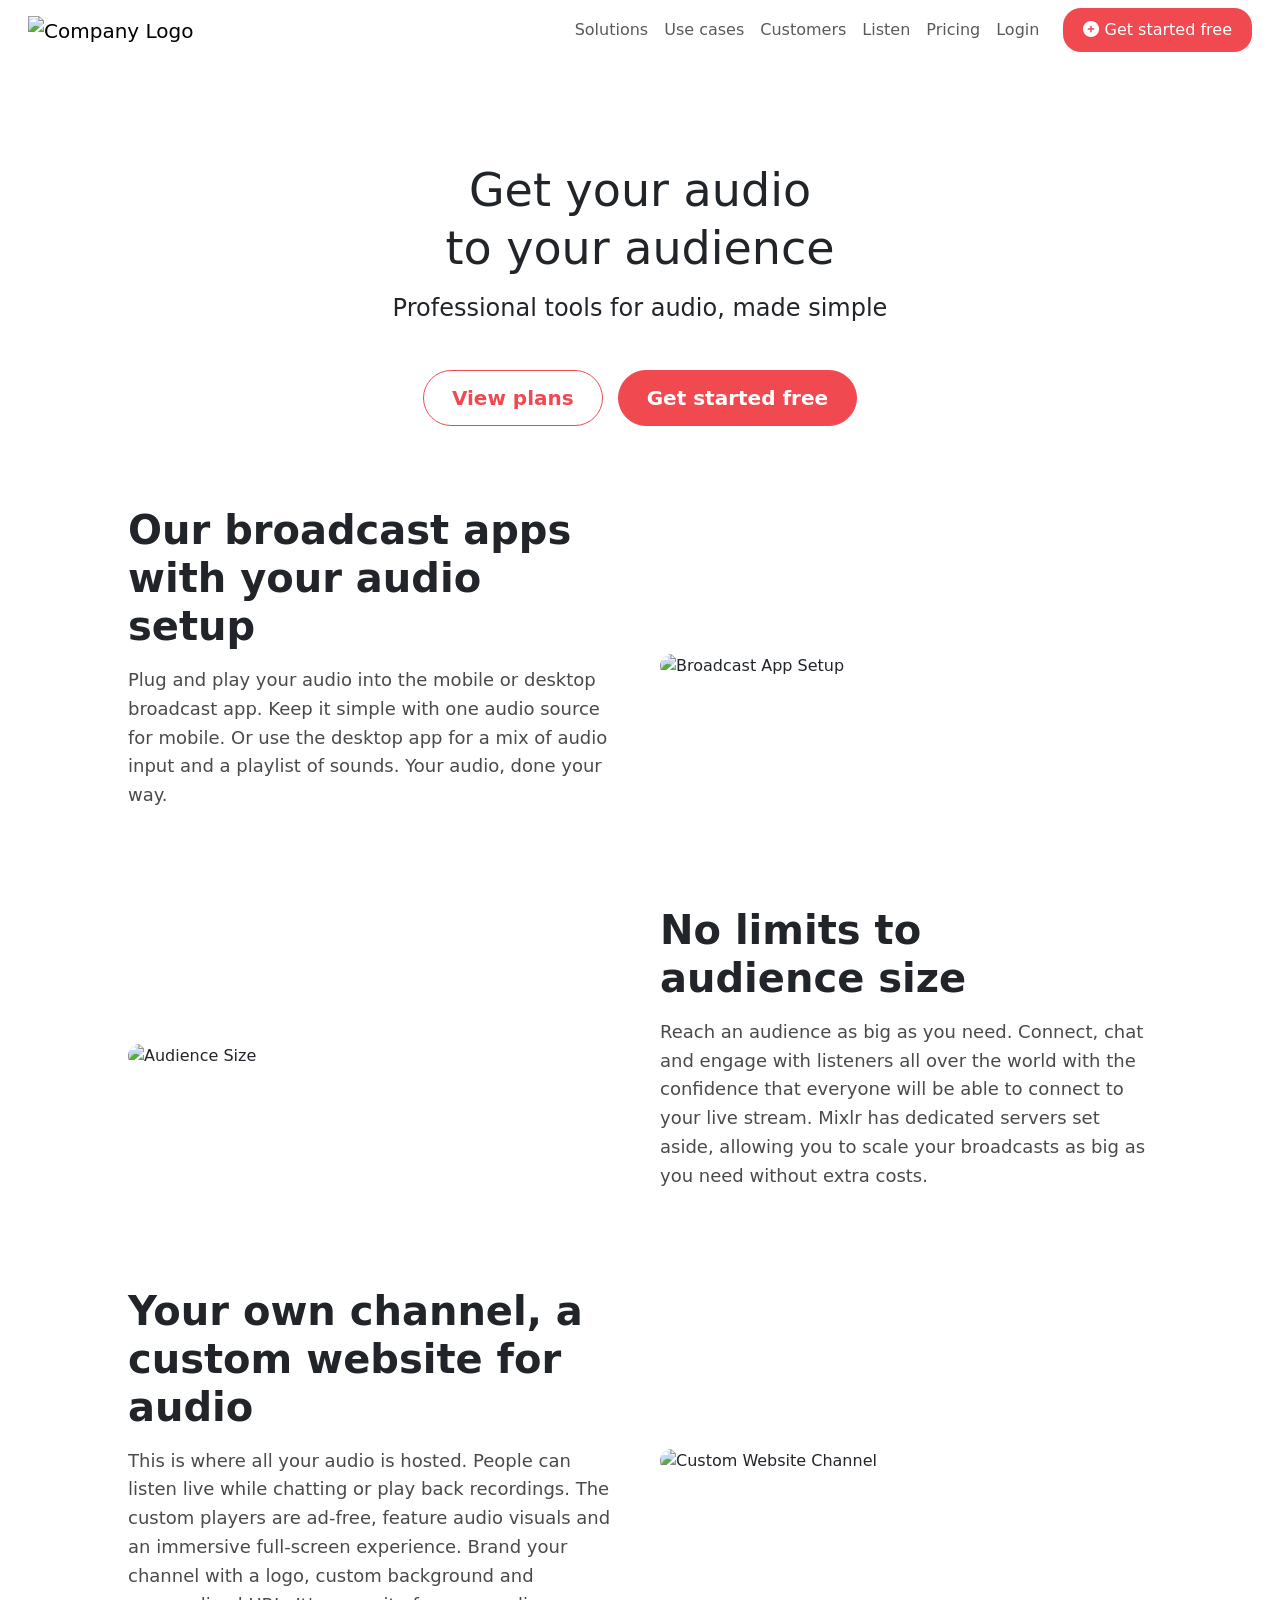
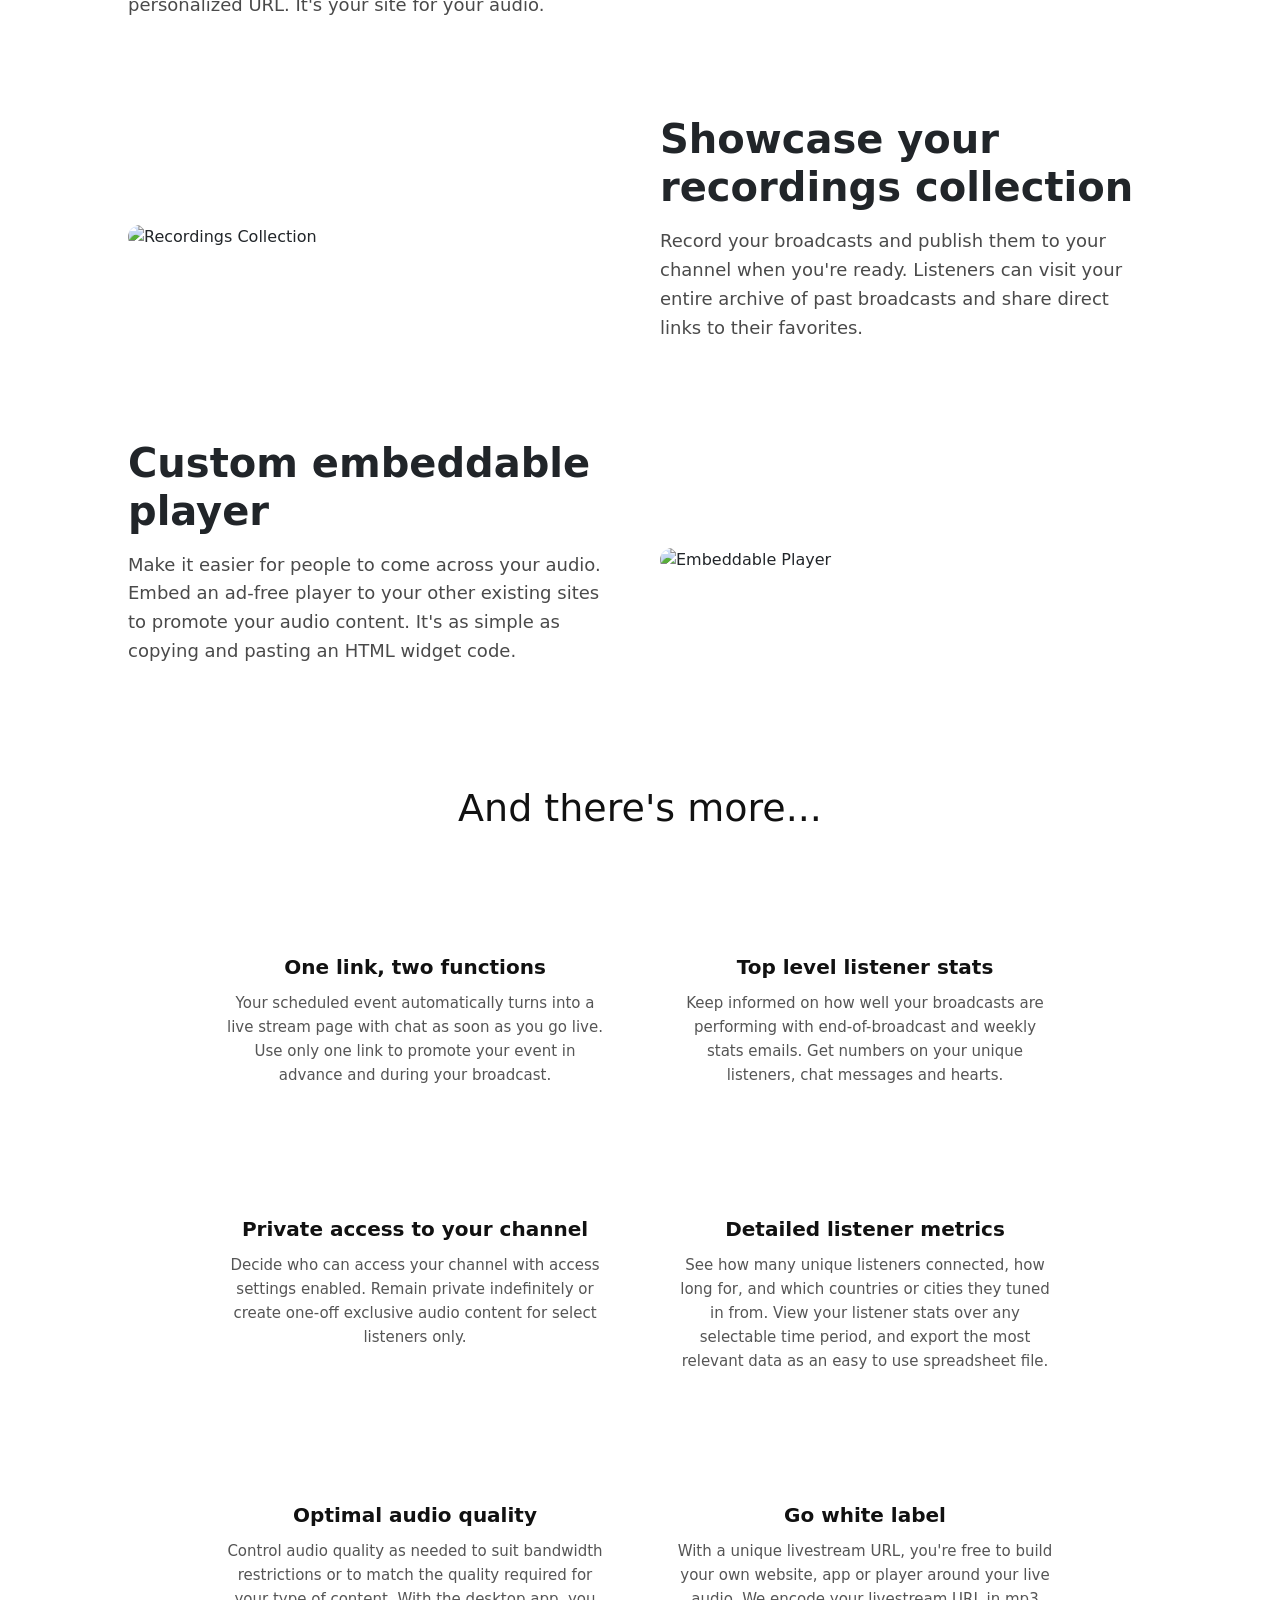
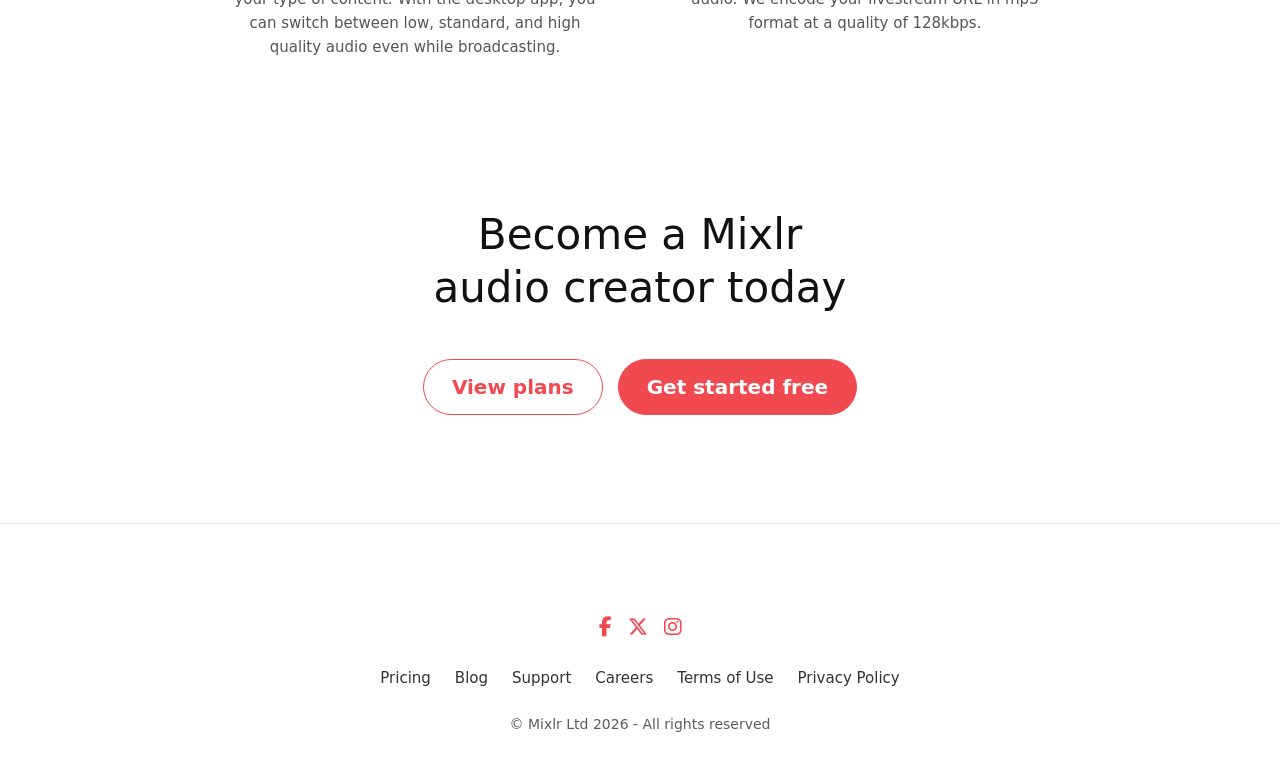
==== index.html @ f37f3b32 "second commit" ====
<!doctype html>
<html lang="en">
  <head>
    <meta charset="UTF-8" />
    <meta name="viewport" content="width=device-width, initial-scale=1.0" />
    <title>Mixlr</title>
    
    <link 
      rel="stylesheet" 
      href="https://cdnjs.cloudflare.com/ajax/libs/font-awesome/6.5.1/css/all.min.css" 
    />
    <link
      href="https://cdn.jsdelivr.net/npm/bootstrap@5.3.3/dist/css/bootstrap.min.css"
      rel="stylesheet"
    />
    <link rel="stylesheet" href="./styles.css" />
  </head>
  <body>
    <nav class="navbar bg-body fixed-top z-2 navbar-expand-lg px-3">
      <div class="container-fluid">
        <a class="navbar-brand" href="#">
          <img class="logo-img" src="./img.jpg" alt="Company Logo"/>
        </a>
        <button
          class="navbar-toggler"
          type="button"
          data-bs-toggle="collapse"
          data-bs-target="#navbarNav"
          aria-controls="navbarNav"
          aria-expanded="false"
          aria-label="Toggle navigation"
        >
          <span class="navbar-toggler-icon"></span>
        </button>
        <div class="collapse navbar-collapse" id="navbarNav">
          <ul class="navbar-nav ms-auto me-3">
            <li class="nav-item"><a class="nav-link" href="#">Solutions</a></li>
            <li class="nav-item"><a class="nav-link" href="#">Use cases</a></li>
            <li class="nav-item"><a class="nav-link" href="#">Customers</a></li>
            <li class="nav-item"><a class="nav-link" href="#">Listen</a></li>
            <li class="nav-item"><a class="nav-link" href="#">Pricing</a></li>
            <li class="nav-item"><a class="nav-link" href="#">Login</a></li>
          </ul>
        </div>
        <button class="btn btn-get-started d-none d-lg-block">
          <i class="fa-solid fa-circle-plus"></i> Get started free
        </button>
      </div>
    </nav>

    <header class="hero-section container-fluid">
      <h1 class="hero-title">
        Get your audio <br>to your audience
      </h1>
      <p class="hero-subtitle">
        Professional tools for audio, made simple
      </p>
      <div class="butt">
        <a href="#" class="btn-view">View plans</a>
        <a href="#" class="btn-primary-red">Get started free</a>
      </div>
    </header>

    <main>
      <section class="feature-container">
        <div class="texts">
          <h2>Our broadcast apps with your audio setup</h2>
          <p>
            Plug and play your audio into the mobile or desktop broadcast app. Keep it simple with one audio source for mobile. Or use the desktop app for a mix of audio input and a playlist of sounds. Your audio, done your way.
          </p>
        </div>
        <div class="img-wrapper">
          <img class="img-fluid feature-img" src="./image.jpg" alt="Broadcast App Setup" />
        </div>
      </section>

      <section class="feature-container reverse">
        <div class="texts">
          <h2>No limits to <br> audience size</h2>
          <p>
            Reach an audience as big as you need. Connect, chat and engage with
            listeners all over the world with the confidence that everyone will
            be able to connect to your live stream. Mixlr has dedicated servers
            set aside, allowing you to scale your broadcasts as big as you need
            without extra costs.
          </p>
        </div>
        <div class="img-wrapper">
          <img
            class="img-fluid feature-img"
            src="https://d23yw4k24ca21h.cloudfront.net/assets/home/list-feature-audience-352-4d2b71b7b42de5e73d72dc4369d89b0808e078ad63d32c43230b9a019d0451e2.webp"
            alt="Audience Size"
          />
        </div>
      </section>

      <section class="feature-container">
        <div class="texts">
          <h2>Your own channel, a custom website for audio</h2>
          <p>
            This is where all your audio is hosted. People can listen live while chatting or play back recordings. The custom players are ad-free, feature audio visuals and an immersive full-screen experience. Brand your channel with a logo, custom background and personalized URL. It's your site for your audio.
          </p>
        </div>
        <div class="img-wrapper">
          <img class="img-fluid feature-img" src="https://d23yw4k24ca21h.cloudfront.net/assets/home/list-feature-personalise-352-d20517bbdad9688b7e99a8f514c9788e6ec58f604ab025c8589b903c2f86b976.webp" alt="Custom Website Channel" />
        </div>
      </section>

      <section class="feature-container reverse">
        <div class="texts">
          <h2>Showcase your recordings collection</h2>
          <p>
            Record your broadcasts and publish them to your channel when you're ready. Listeners can visit your entire archive of past broadcasts and share direct links to their favorites.
          </p>
        </div>
        <div class="img-wrapper">
          <img
            class="img-fluid feature-img"
            src="https://d23yw4k24ca21h.cloudfront.net/assets/home/list-feature-recordings-704-862b171b4c222768d374f1efed0d7c370ca17c3498ccca924651f6c047f9074a.png"
            alt="Recordings Collection"
          />
        </div>
      </section>

      <section class="feature-container">
        <div class="texts">
          <h2>Custom embeddable player</h2>
          <p>
            Make it easier for people to come across your audio. Embed an ad-free player to your other existing sites to promote your audio content. It's as simple as copying and pasting an HTML widget code.
          </p>
        </div>
        <div class="img-wrapper">
          <img class="img-fluid feature-img" src="https://d23yw4k24ca21h.cloudfront.net/assets/home/list-feature-embeddable-704-d586f5641dec19be526577f1d799a05b77d23428f90489afc9a5a7b147861b28.png" alt="Embeddable Player" />
        </div>
      </section>
    </main>
    <section class="more-features-section container text-center my-5 py-4">
  <h2 class="section-title mb-5">And there's more...</h2>
  
  <div class="row g-4 justify-content-center">
    <div class="col-12 col-md-6 col-lg-6 feature-box">
      <div class="icon-wrapper mb-3">
        <img src="https://d23yw4k24ca21h.cloudfront.net/assets/home/feature-scheduling-ee07b25478bdeed93fd6c1f396073e0fc00a181bb33b4146a57822a09bb63f1d.svg" alt="">
      </div>
      <h3>One link, two functions</h3>
      <p>
        Your scheduled event automatically turns into a live stream page with chat as soon as you go live. Use only one link to promote your event in advance and during your broadcast.
      </p>
    </div>

    <div class="col-12 col-md-6 col-lg-6 feature-box">
      <div class="icon-wrapper mb-3">
        <img src="https://d23yw4k24ca21h.cloudfront.net/assets/home/feature-stats-c6266785ea6387013492c0187b31f4ebf449ca103bec659eab584cb672c41851.svg" alt="">
      </div>
      <h3>Top level listener stats</h3>
      <p>
        Keep informed on how well your broadcasts are performing with end-of-broadcast and weekly stats emails. Get numbers on your unique listeners, chat messages and hearts.
      </p>
    </div>

    <div class="col-12 col-md-6 col-lg-6 feature-box">
      <div class="icon-wrapper mb-3">
        <img src="https://d23yw4k24ca21h.cloudfront.net/assets/home/feature-privacy-6f19d6d6ebb0e5ea7cb043db5826b29e8796250b79e5f469863cb278b108947d.svg" alt="">
      </div>
      <h3>Private access to your channel</h3>
      <p>
        Decide who can access your channel with access settings enabled. Remain private indefinitely or create one-off exclusive audio content for select listeners only.
      </p>
    </div>

    <div class="col-12 col-md-6 col-lg-6 feature-box">
      <div class="icon-wrapper mb-3">
        <img src="https://d23yw4k24ca21h.cloudfront.net/assets/home/feature-listener-metrics-70658753346ea21e8ae036f6a3ab4107b0644c9e15141eb086fe643eb7b3524c.svg" alt="">
      </div>
      <h3>Detailed listener metrics</h3>
      <p>
        See how many unique listeners connected, how long for, and which countries or cities they tuned in from. View your listener stats over any selectable time period, and export the most relevant data as an easy to use spreadsheet file.
      </p>
    </div>

    <div class="col-12 col-md-6 col-lg-6 feature-box">
      <div class="icon-wrapper mb-3">
        <img src="https://d23yw4k24ca21h.cloudfront.net/assets/home/feature-quality-85af85e1ba9f188ac03d15285c25432a5faa0553e7a264edd0e6a6324ac19921.svg" alt="">
      </div>
      <h3>Optimal audio quality</h3>
      <p>
        Control audio quality as needed to suit bandwidth restrictions or to match the quality required for your type of content. With the desktop app, you can switch between low, standard, and high quality audio even while broadcasting.
      </p>
    </div>

    <div class="col-12 col-md-6 col-lg-6 feature-box">
      <div class="icon-wrapper mb-3">
        <img src="https://d23yw4k24ca21h.cloudfront.net/assets/home/feature-livestream-3b54123b0f594ea39c91f1dc0225a57cfee55ced6d8130abd4f2822889be224e.svg" alt="">
      </div>
      <h3>Go white label</h3>
      <p>
        With a unique livestream URL, you're free to build your own website, app or player around your live audio. We encode your livestream URL in mp3 format at a quality of 128kbps.
      </p>
    </div>
  </div>
</section>

<section class="cta-section text-center py-5">
  <h2 class="cta-title mb-4">Become a Mixlr<br>audio creator today</h2>
  <div class="butt">
    <a href="#" class="btn-view">View plans</a>
    <a href="#" class="btn-primary-red">Get started free</a>
  </div>
</section>

<footer class="footer-section text-center py-5">
  <div class="container">
    <div class="footer-logo mb-3">
      <img src="./imag.jpg" alt="" style="height: 130px;" />
    </div>

    <div class="social-links mb-4 d-flex justify-content-center gap-3">
      <a href="#"><i class="fa-brands fa-facebook-f"></i></a>
      <a href="#"><i class="fa-brands fa-x-twitter"></i></a>
      <a href="#"><i class="fa-brands fa-instagram"></i></a>
    </div>

    <ul class="footer-nav list-unstyled d-flex flex-wrap justify-content-center gap-3 gap-md-4 mb-4">
      <li><a href="#">Pricing</a></li>
      <li><a href="#">Blog</a></li>
      <li><a href="#">Support</a></li>
      <li><a href="#">Careers</a></li>
      <li><a href="#">Terms of Use</a></li>
      <li><a href="#">Privacy Policy</a></li>
    </ul>

    <p class="copyright text-muted mb-0">
      &copy; Mixlr Ltd 2026 - All rights reserved
    </p>
  </div>
</footer>




    <script
      src="https://cdn.jsdelivr.net/npm/bootstrap@5.3.3/dist/js/bootstrap.bundle.min.js"
    ></script>
  </body>
</html>
---- styles.css ----
body {
  margin: 0;
  padding: 0;
  font-family: system-ui, -apple-system, sans-serif;
}

.logo-img {
  height: 45px;
}

.btn-get-started {
  border-radius: 18px;
  background-color: #f14950;
  color: #ffffff;
  padding: 10px 20px;
  border: none;
}

.btn-get-started:hover {
  background-color: #d83b42;
  color: #ffffff;
}

.btn-view:hover,
a.view:hover {
  color: #000000 !important;        
  background-color: transparent !important;
  border-color: #000000;            
}
.hero-section {
  padding-top: 18dvh;
  text-align: center;
}

.hero-title {
  font-size: 46px;
  line-height: 1.25;
  font-weight: 400;
}

.hero-subtitle {
  font-size: 24px;
  line-height: 1.33;
  font-weight: 400;
  margin-top: 16px;
}

.butt {
  display: flex;
  justify-content: center;
  align-items: center;
  gap: 15px;
  margin-top: 5dvh;
}

.butt > a {
  text-decoration: none;
  padding: 12px 28px;
  font-size: 20px;
  font-weight: 700;
  border-radius: 30px;
  transition: all 0.2s ease-in-out;
}

.btn-view {
  color: #f14950;
  border: 1px solid #f14950;
}

.btn-primary-red {
  background-color: #f14950;
  color: #ffffff;
  border: 1px solid #f14950;
}

.btn-view:hover {
  background-color: #fff0f1;
}

.btn-primary-red:hover {
  background-color: #d83b42;
  color: #ffffff;
}

.feature-container {
  display: flex;
  flex-direction: row;
  align-items: center;
  width: 80dvw;
  margin: 80px auto;
  gap: 40px;
}

.feature-container.reverse {
  flex-direction: row-reverse;
}

.texts {
  flex: 1;
}

.texts > h2 {
  font-size: 40px;
  line-height: 1.2;
  font-weight: 700;
  margin-bottom: 16px;
}

.texts > p {
  font-size: 18px;
  line-height: 1.6;
  color: #4a4a4a;
}

.img-wrapper {
  flex: 1;
  display: flex;
  justify-content: center;
  align-items: center;
}

.feature-img {
  width: 100%;
  max-width: 520px;
  height: auto;
  object-fit: contain;
  border-radius: 12px;
}
.more-features-section {
  max-width: 900px;
}

.section-title {
  font-size: 38px;
  font-weight: 400;
  color: #111;
}

.feature-box {
  padding: 0 25px;
  margin-bottom: 30px;
}

.feature-box h3 {
  font-size: 20px;
  font-weight: 700;
  color: #111;
  margin-bottom: 12px;
}

.feature-box p {
  font-size: 15px;
  line-height: 1.6;
  color: #555;
  margin: 0 auto;
  max-width: 380px;
}

.icon-wrapper {
  display: flex;
  justify-content: center;
  align-items: center;
  height: 60px;
}

.feature-icon {
  font-size: 40px;
  color: #f14950;
}

.hq-badge {
  font-size: 24px;
  font-weight: 800;
  color: #f14950;
  border: 2px solid #f14950;
  border-radius: 6px;
  padding: 2px 8px;
  font-style: italic;
}

.cta-section {
  margin-top: 40px;
}

.cta-title {
  font-size: 42px;
  font-weight: 400;
  line-height: 1.25;
  color: #111;
}

a.btn-view {
  color: #f14950;
  border: 1px solid #f14950;
  background-color: transparent;
  transition: color 0.2s ease, border-color 0.2s ease;
}

a.btn-view:hover {
  color: #000000 !important;
  border-color: #000000 !important;
  background-color: transparent !important;
}

.footer-section {
  border-top: 1px solid #eaeaea;
  margin-top: 60px;
}

.social-links a {
  color: #f14950;
  font-size: 20px;
  text-decoration: none;
  transition: opacity 0.2s;
}

.social-links a:hover {
  opacity: 0.7;
}

.footer-nav a {
  color: #333;
  text-decoration: none;
  font-size: 15px;
}
.copyright {
  font-size: 14px;
}





@media (max-width: 768px) {
  .hero-section {
    padding-top: 12dvh;
    padding-left: 5dvw;
    padding-right: 5dvw;
  }

  .hero-title {
    font-size: 32px;
  }

  .hero-subtitle {
    font-size: 18px;
  }

  .butt {
    flex-direction: column;
    gap: 12px;
  }

  .butt > a {
    width: 100%;
    max-width: 280px;
    text-align: center;
    font-size: 16px;
  }

  .feature-container,
  .feature-container.reverse {
    flex-direction: column;
    width: 90dvw;
    margin: 48px auto;
    text-align: center;
  }

  .texts {
    width: 100%;
  }

  .texts > h2 {
    font-size: 28px;
  }

  .texts > p {
    font-size: 16px;
  }

  .feature-img {
    max-height: 350px;
  }
    .section-title {
    font-size: 28px;
  }

  .cta-title {
    font-size: 30px;
  }

  .feature-box p {
    font-size: 14px;
  }

  .footer-nav {
    flex-direction: column;
    gap: 12px !important;
  }
}
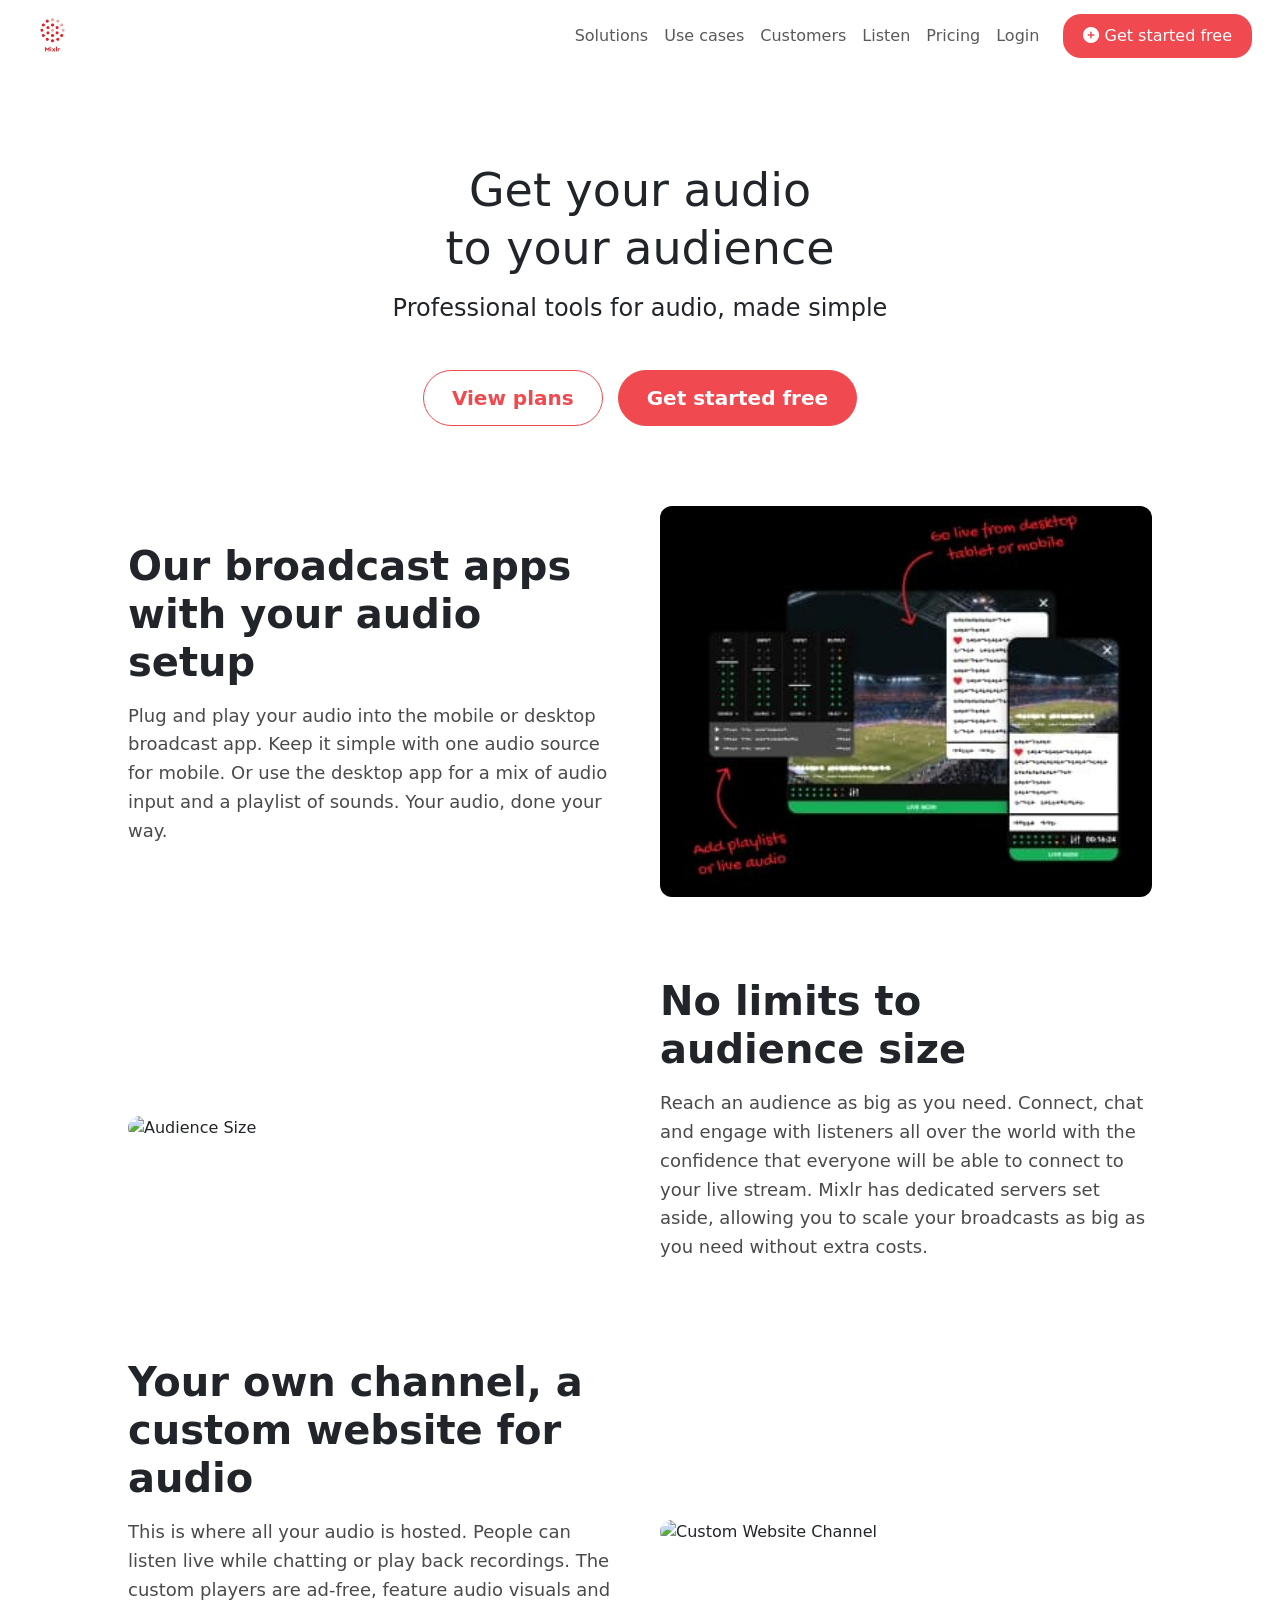
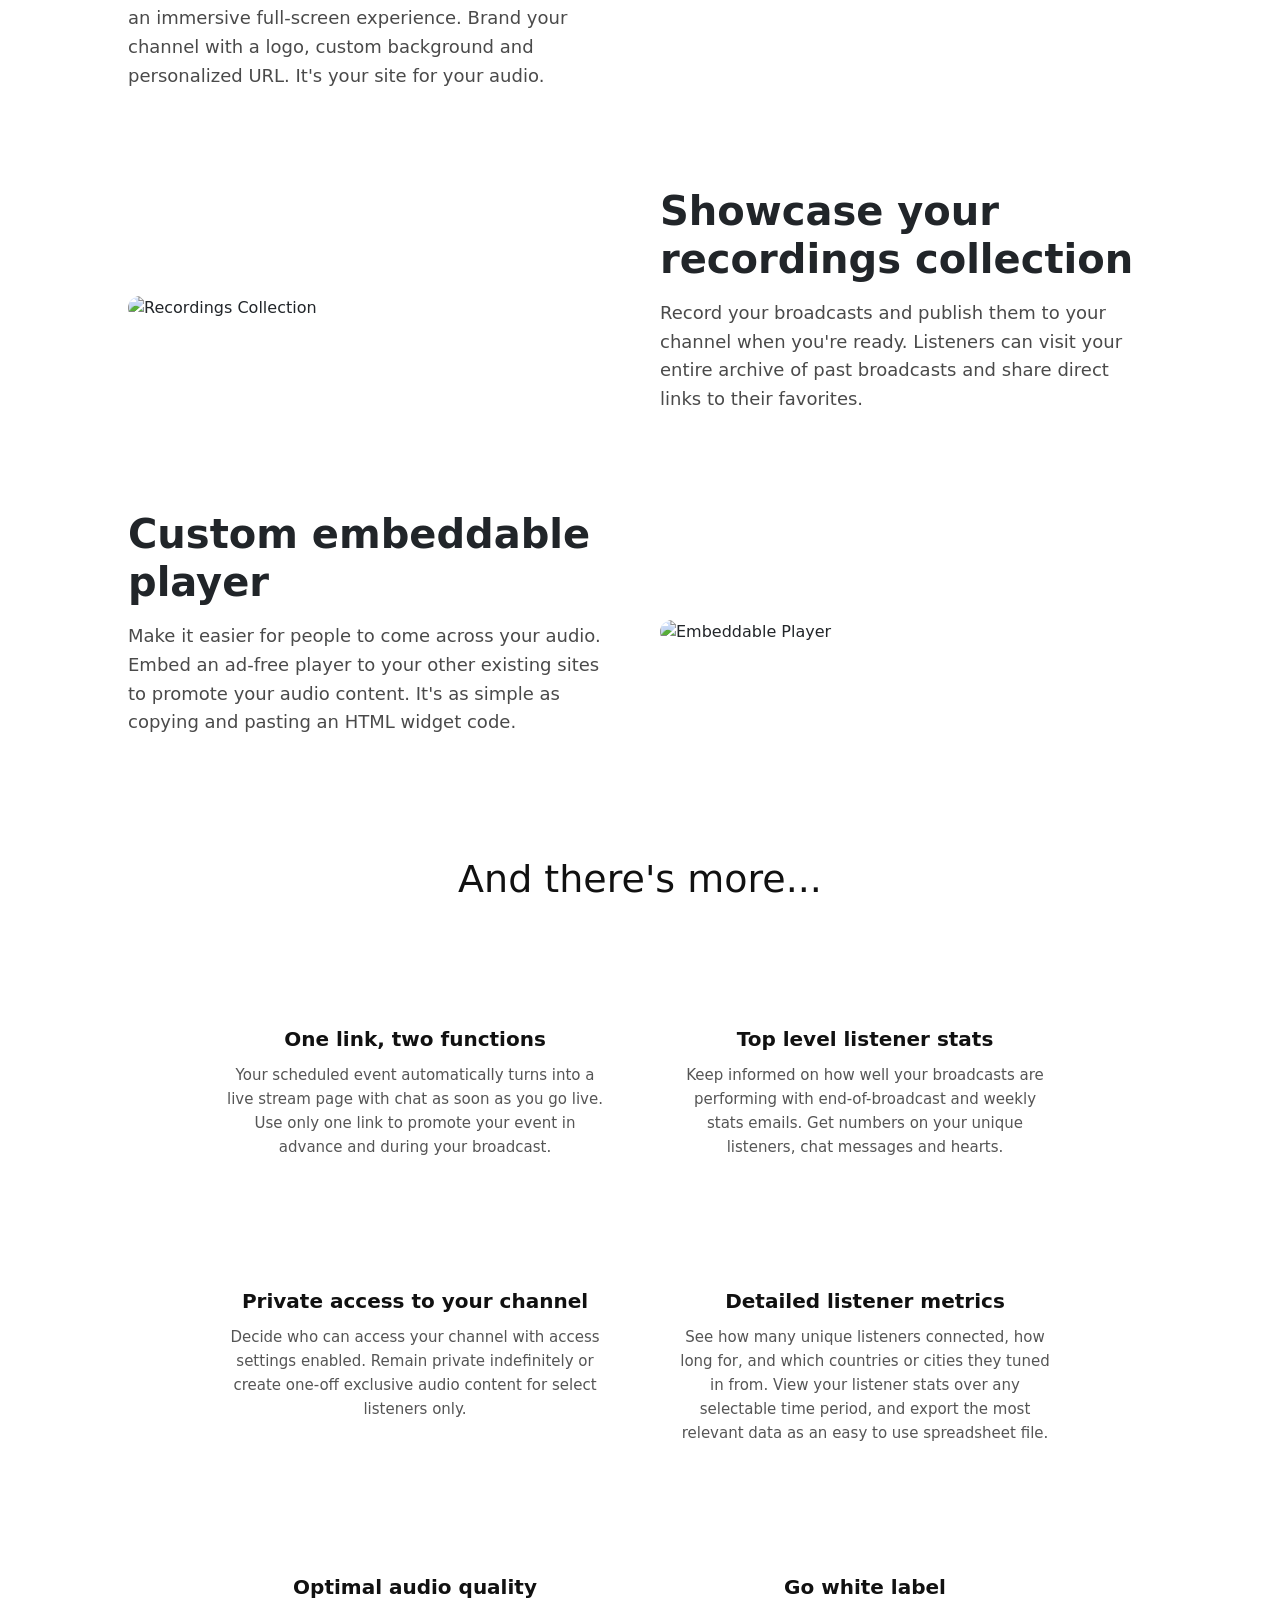
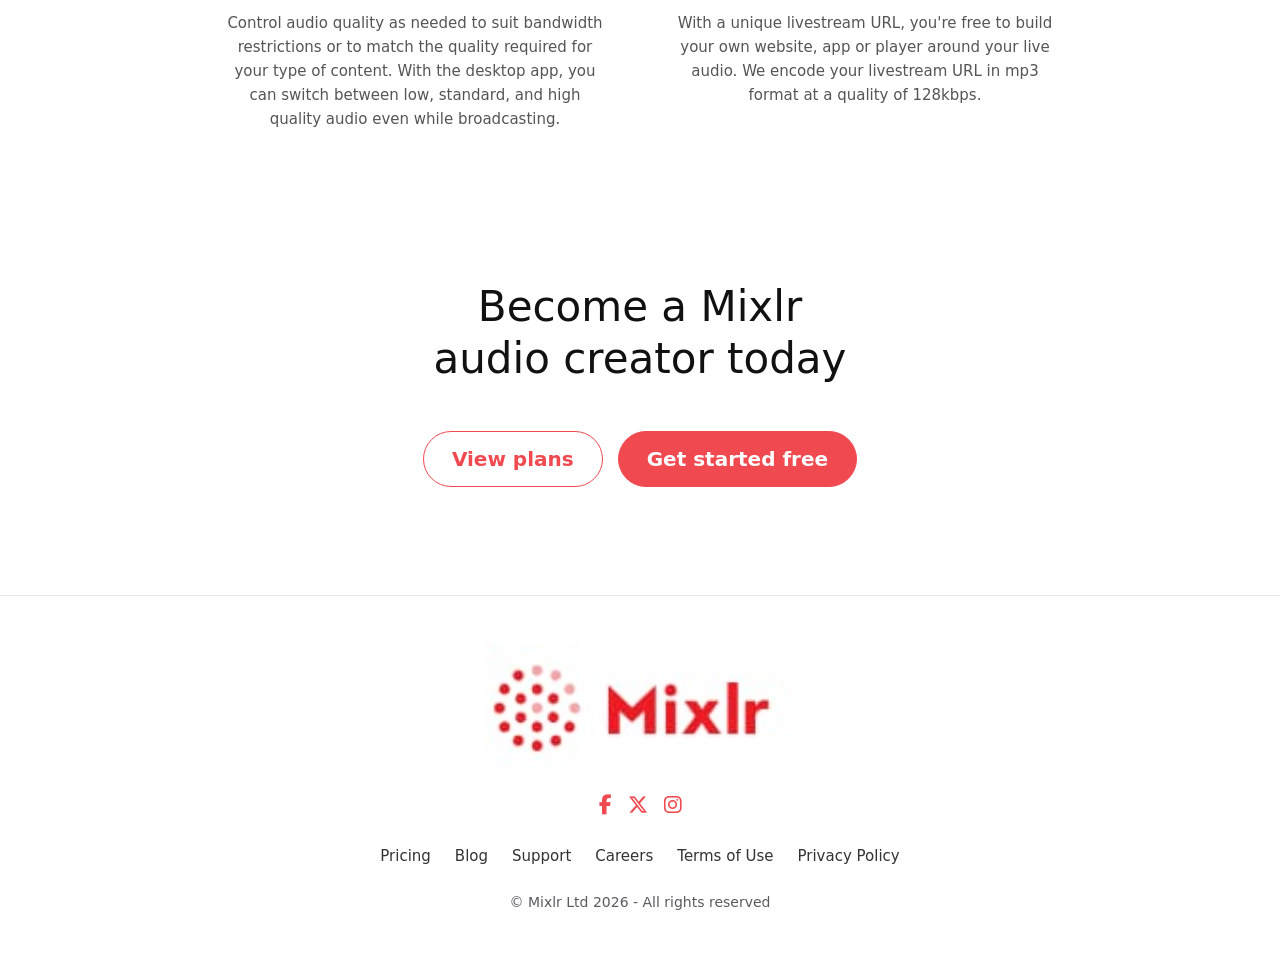
==== commit f8f5ea64: "3rd commit" ====
--- a/index.html
+++ b/index.html
@@ -19,7 +19,7 @@
     <nav class="navbar bg-body fixed-top z-2 navbar-expand-lg px-3">
       <div class="container-fluid">
         <a class="navbar-brand" href="#">
-          <img class="logo-img" src="./img.jpg" alt="Company Logo"/>
+          <img class="logo-img" src="./media/img.jpg" alt="Company Logo"/>
         </a>
         <button
           class="navbar-toggler"
@@ -70,7 +70,7 @@
           </p>
         </div>
         <div class="img-wrapper">
-          <img class="img-fluid feature-img" src="./image.jpg" alt="Broadcast App Setup" />
+          <img class="img-fluid feature-img" src="./media/image.jpg" alt="Broadcast App Setup" />
         </div>
       </section>
 
@@ -211,7 +211,7 @@
 <footer class="footer-section text-center py-5">
   <div class="container">
     <div class="footer-logo mb-3">
-      <img src="./imag.jpg" alt="" style="height: 130px;" />
+      <img src="./media/imag.jpg" alt="" style="height: 130px;" />
     </div>
 
     <div class="social-links mb-4 d-flex justify-content-center gap-3">
